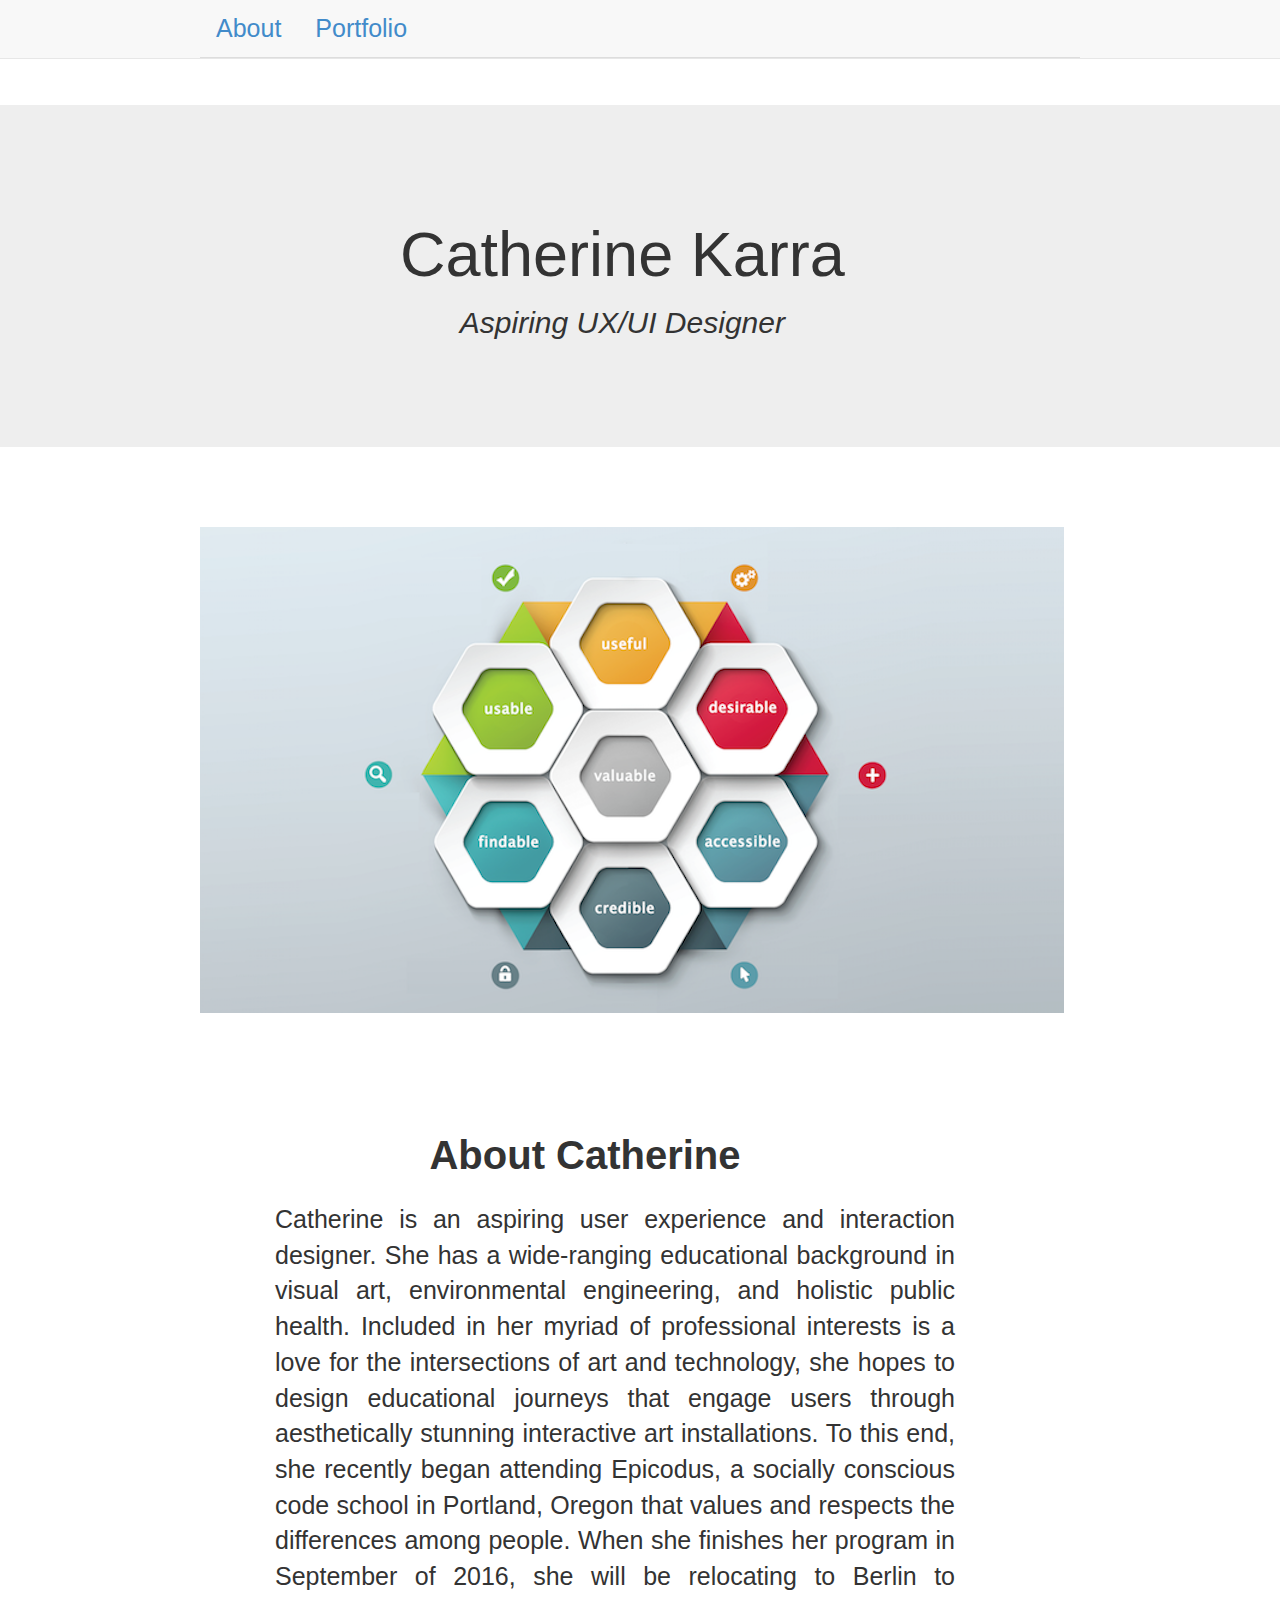
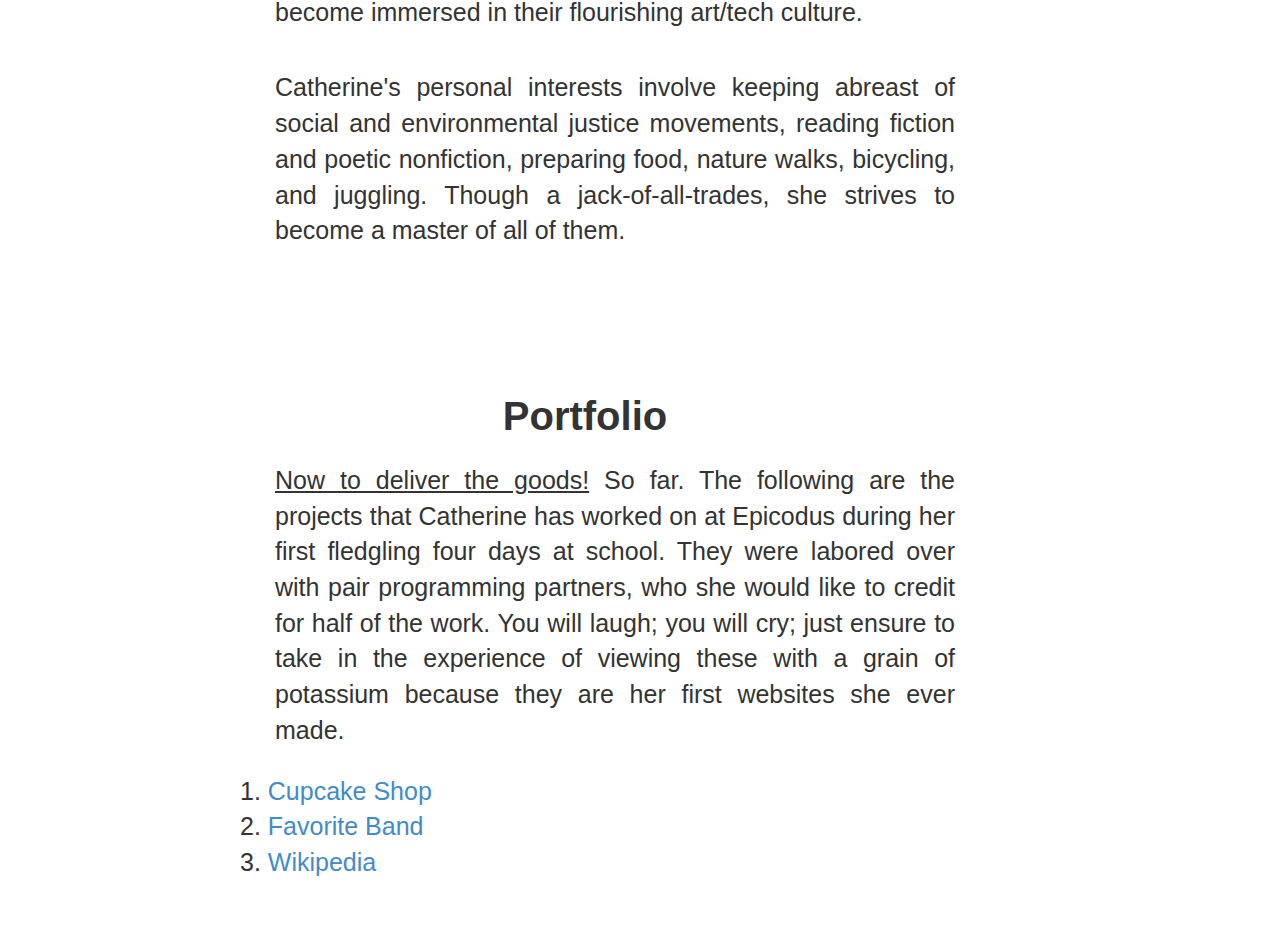
==== index.html @ 60565250 "third commit" ====
<!DOCTYPE html>

<html>

  <head>
    <title>Catherine Karra's Portfolio</title>
    <link href="css/bootstrap.css" rel="stylesheet" type="text/css" media="all">
    <link href="css/bootstrap.min.css" rel="stylesheet" type="text/css" media="all">
    <link href="css/portfolio.css" rel="stylesheet" type="text/css" media="all">
  </head>

  <body>

<!-- Navbar -->
  <div class="background">
    <div class="container">
     <div class="navbar navbar-default navbar-fixed-top">
        <ul class="nav nav-tabs text-align-center">
          <li><a href="#about">About</a></li>
            <li><a href="#portfolio">Portfolio</a></li>
        </ul>
      </div>
    </div>

<!-- Navbar -->

<!-- Jumbotron -->

    <div class="jumbotron">
      <div class="row">
        <div class="col-sm-12">
          <div class="container">
            <h1>Catherine Karra</h1>
              <h2><em>Aspiring UX/UI Designer</em></h2>
          </div>
        </div>
      </div>
    </div>

<!-- Jumbotron -->

<!-- Visual -->
    <div class="container">
      <div class="uxvisual">
        <img src="img/uxhoneycomb.png" alt="User Experience Design Values: Useful, Desirable, Accessible, Credible, Findable, Usable, and Valuable">
      </div>
    </div>

<!-- About Me -->
    <a name="about"></a>
      <div class="container">
        <div class="about">
          <h3><strong>About Catherine</strong></h3>
            <p>Catherine is an aspiring user experience and interaction designer. She has a wide-ranging educational background in visual art, environmental engineering, and holistic public health. Included in her myriad of professional interests is a love for the intersections of art and technology, she hopes to design educational journeys that engage users through aesthetically stunning interactive art installations. To this end, she recently began attending Epicodus, a socially conscious code school in Portland, Oregon that values and respects the differences among people. When she finishes her program in September of 2016, she will be relocating to Berlin to become immersed in their flourishing art/tech culture.</p>
            <p>Catherine's personal interests involve keeping abreast of social and environmental justice movements, reading fiction and poetic nonfiction, preparing food, nature walks, bicycling, and juggling. Though a jack-of-all-trades, she strives to become a master of all of them.</p>
        </div>
  </div>

<!-- About Me -->

<!-- Portfolio -->
    <a name="portfolio"></a>
      <div class="container">
        <div class="portfolio">
          <h3><strong>Portfolio</strong></h3>
            <p><span class="underline">Now to deliver the goods!</span> So far. The following are the projects that Catherine has worked on at Epicodus during her first fledgling four days at school. They were labored over with pair programming partners, who she would like to credit for half of the work. You will laugh; you will cry; just ensure to take in the experience of viewing these with a grain of potassium because they are her first websites she ever made.</p>
              <ol class="websites">
                <li><a href="#">Cupcake Shop</a></li>
                <li><a href="#">Favorite Band</a></li>
                <li><a href="#">Wikipedia</a></li>
              </ol>
        </div>
    </div>

<!-- Portfolio -->
  </div>
  </body>
</html>
---- css/portfolio.css ----
html {
  background-color: rgb(204, 255, 229);
}

.container {
  font-family: 'Century Gothic', 'CenturyGothic', 'AppleGothic', sans-serif;
  text-align: center;
  display: inline-block;
  margin-left: auto;
  margin-right: auto;
  padding: 50px 200px 50px 200px;
}

.navbar {
  display: block;
  margin-left: auto;
  margin-right: auto;
  padding-left: 200px;
  padding-right: 200px;
}

.jumbotron {
  font-family: 'Century Gothic', 'CenturyGothic', 'AppleGothic', sans-serif;
  display: block;
  margin-left: auto;
  margin-right: auto;
  padding-left: 200px;
  padding-right: 200px;
}

h3 {
  font-size: 40px;
}

p {
  font-size: 25px;
  text-align: justify;
  margin-left: 60px;
  padding: 15px;
}

.underline {
  text-decoration: underline;
}

li {
  font-size: 25px;
  list-style-position: inside;
  text-align: justify;
}
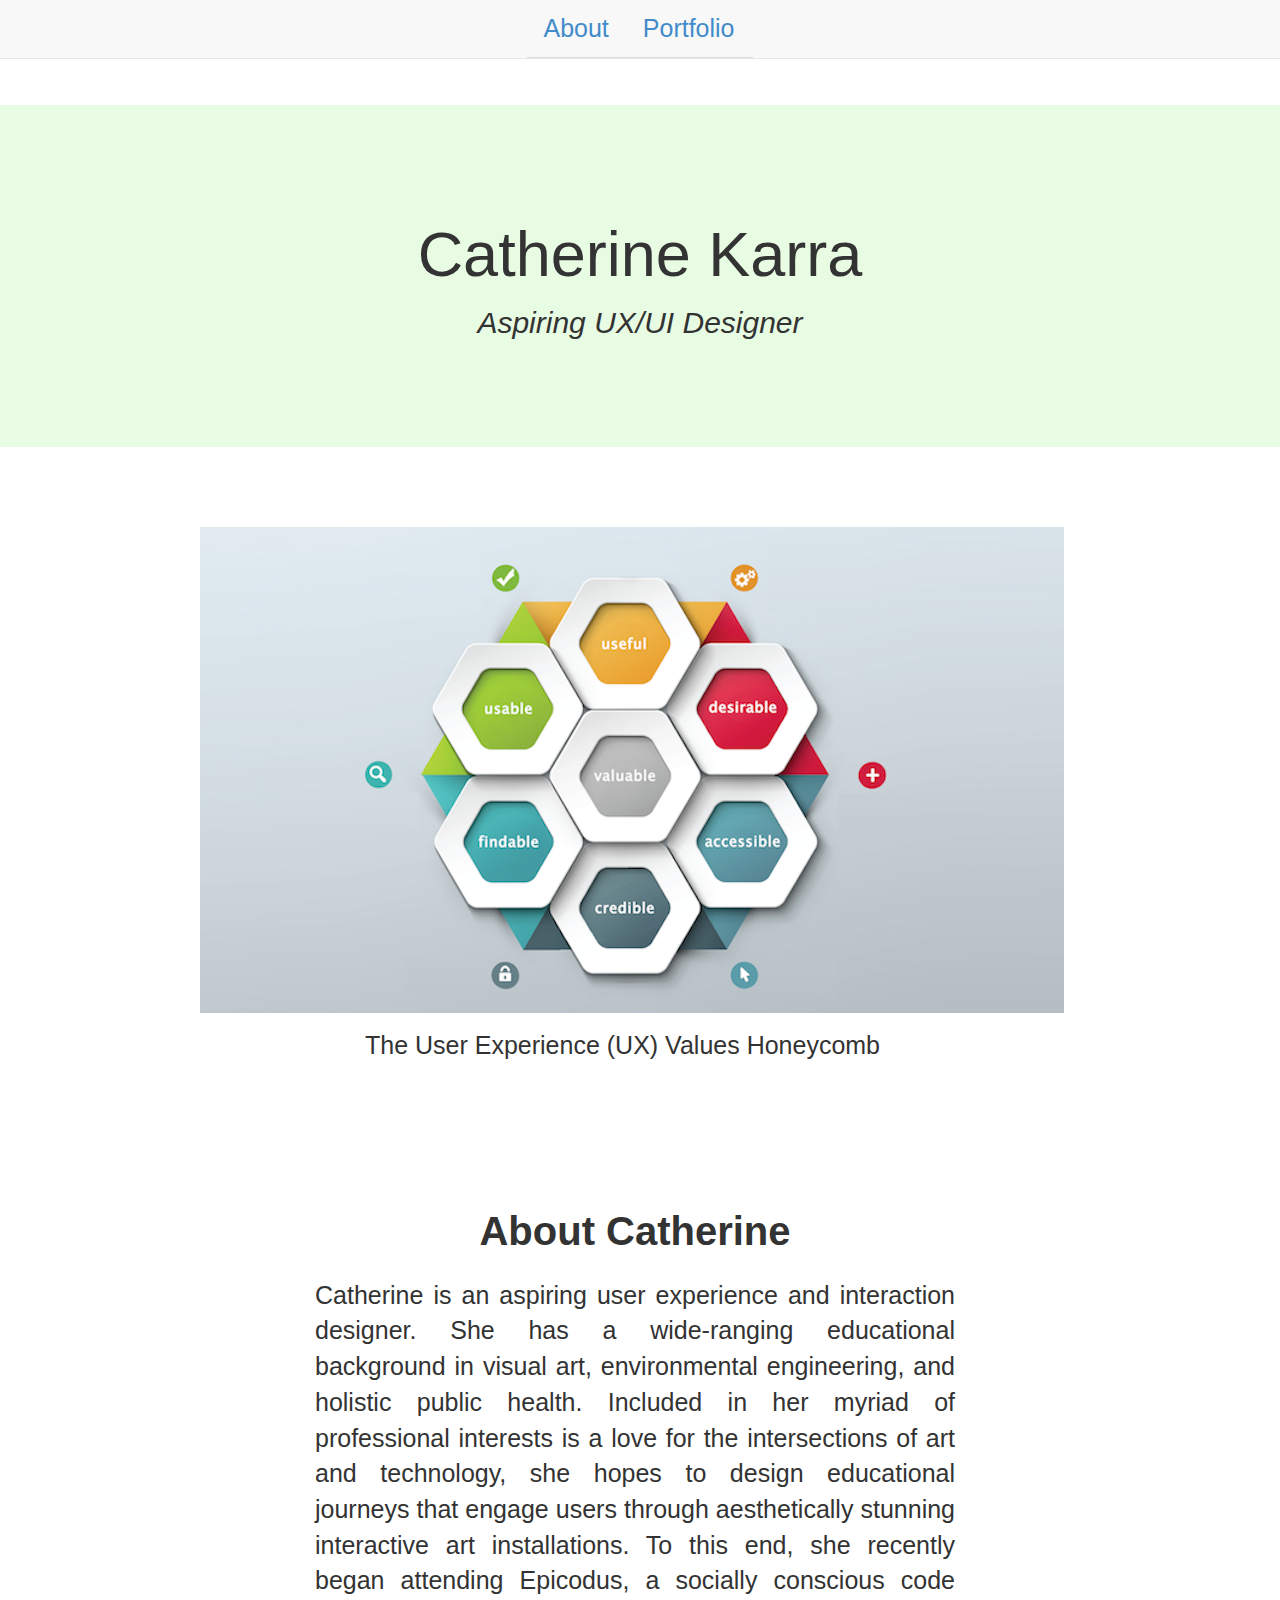
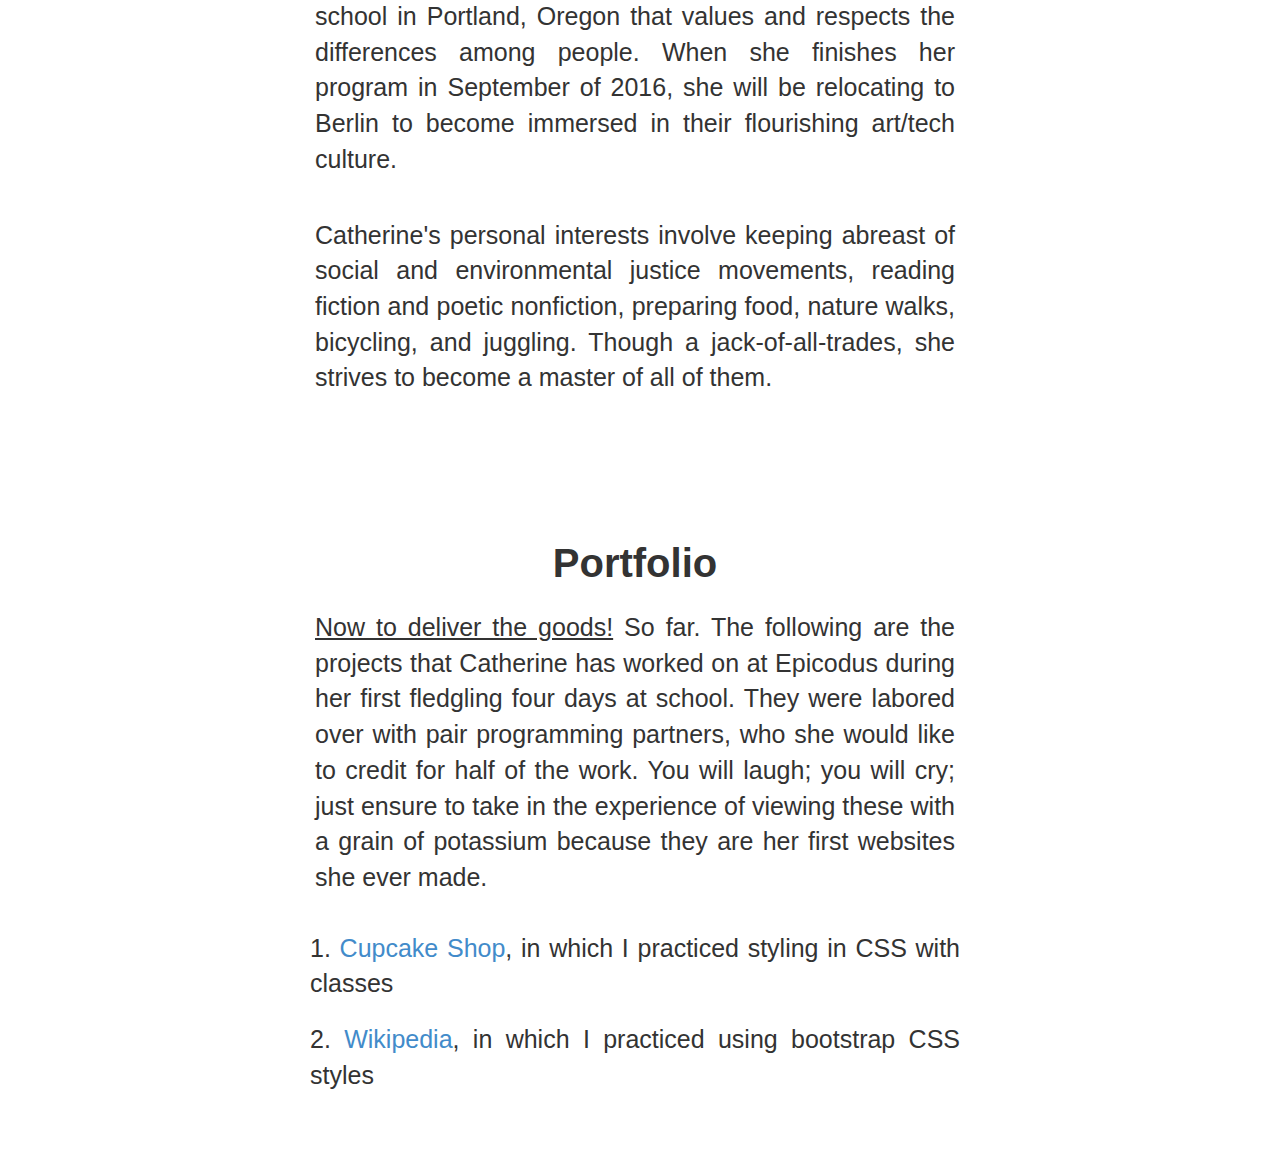
==== commit d14f2439: "final commit" ====
--- a/index.html
+++ b/index.html
@@ -43,6 +43,7 @@
     <div class="container">
       <div class="uxvisual">
         <img src="img/uxhoneycomb.png" alt="User Experience Design Values: Useful, Desirable, Accessible, Credible, Findable, Usable, and Valuable">
+        <p>The User Experience (UX) Values Honeycomb</p>
       </div>
     </div>
 
@@ -54,7 +55,7 @@
             <p>Catherine is an aspiring user experience and interaction designer. She has a wide-ranging educational background in visual art, environmental engineering, and holistic public health. Included in her myriad of professional interests is a love for the intersections of art and technology, she hopes to design educational journeys that engage users through aesthetically stunning interactive art installations. To this end, she recently began attending Epicodus, a socially conscious code school in Portland, Oregon that values and respects the differences among people. When she finishes her program in September of 2016, she will be relocating to Berlin to become immersed in their flourishing art/tech culture.</p>
             <p>Catherine's personal interests involve keeping abreast of social and environmental justice movements, reading fiction and poetic nonfiction, preparing food, nature walks, bicycling, and juggling. Though a jack-of-all-trades, she strives to become a master of all of them.</p>
         </div>
-  </div>
+      </div>
 
 <!-- About Me -->
 
@@ -65,14 +66,14 @@
           <h3><strong>Portfolio</strong></h3>
             <p><span class="underline">Now to deliver the goods!</span> So far. The following are the projects that Catherine has worked on at Epicodus during her first fledgling four days at school. They were labored over with pair programming partners, who she would like to credit for half of the work. You will laugh; you will cry; just ensure to take in the experience of viewing these with a grain of potassium because they are her first websites she ever made.</p>
               <ol class="websites">
-                <li><a href="#">Cupcake Shop</a></li>
-                <li><a href="#">Favorite Band</a></li>
-                <li><a href="#">Wikipedia</a></li>
+                <li><a href="http://cafrinko.github.io/Cupcake-Shop" target="_blank">Cupcake Shop</a>, in which I practiced styling in CSS with classes</li>
+                <li><a href="http://cafrinko.github.io/Wikipedia" target="_blank">Wikipedia</a>, in which I practiced using bootstrap CSS styles</li>
               </ol>
         </div>
-    </div>
+      </div>
 
 <!-- Portfolio -->
+
   </div>
   </body>
 </html>
--- a/css/portfolio.css
+++ b/css/portfolio.css
@@ -1,42 +1,46 @@
-html {
-  background-color: rgb(204, 255, 229);
+body {
+  background-color: transparent;
 }
 
 .container {
   font-family: 'Century Gothic', 'CenturyGothic', 'AppleGothic', sans-serif;
   text-align: center;
+  padding: 50px 200px 50px 200px;
   display: inline-block;
-  margin-left: auto;
-  margin-right: auto;
-  padding: 50px 200px 50px 200px;
+  -webkit-justify-content: center;
 }
 
 .navbar {
   display: block;
-  margin-left: auto;
-  margin-right: auto;
   padding-left: 200px;
   padding-right: 200px;
+  display: -webkit-flex;
+  -webkit-justify-content: center;
 }
 
+
 .jumbotron {
+  background-color: rgb(232, 252, 228);
   font-family: 'Century Gothic', 'CenturyGothic', 'AppleGothic', sans-serif;
-  display: block;
-  margin-left: auto;
-  margin-right: auto;
-  padding-left: 200px;
-  padding-right: 200px;
+  display: -webkit-flex;
+  -webkit-justify-content: center;
 }
 
 h3 {
   font-size: 40px;
+  margin-left: 100px;
 }
 
 p {
   font-size: 25px;
   text-align: justify;
-  margin-left: 60px;
+  margin-left: 100px;
   padding: 15px;
+}
+
+.uxvisual p {
+  margin-left: 150px;
+  float: none;
 }
 
 .underline {
@@ -48,3 +52,10 @@
   list-style-position: inside;
   text-align: justify;
 }
+
+ol li {
+  margin-left: auto;
+  margin-right: auto;
+  margin-left: 60px;
+  padding: 10px;
+}
